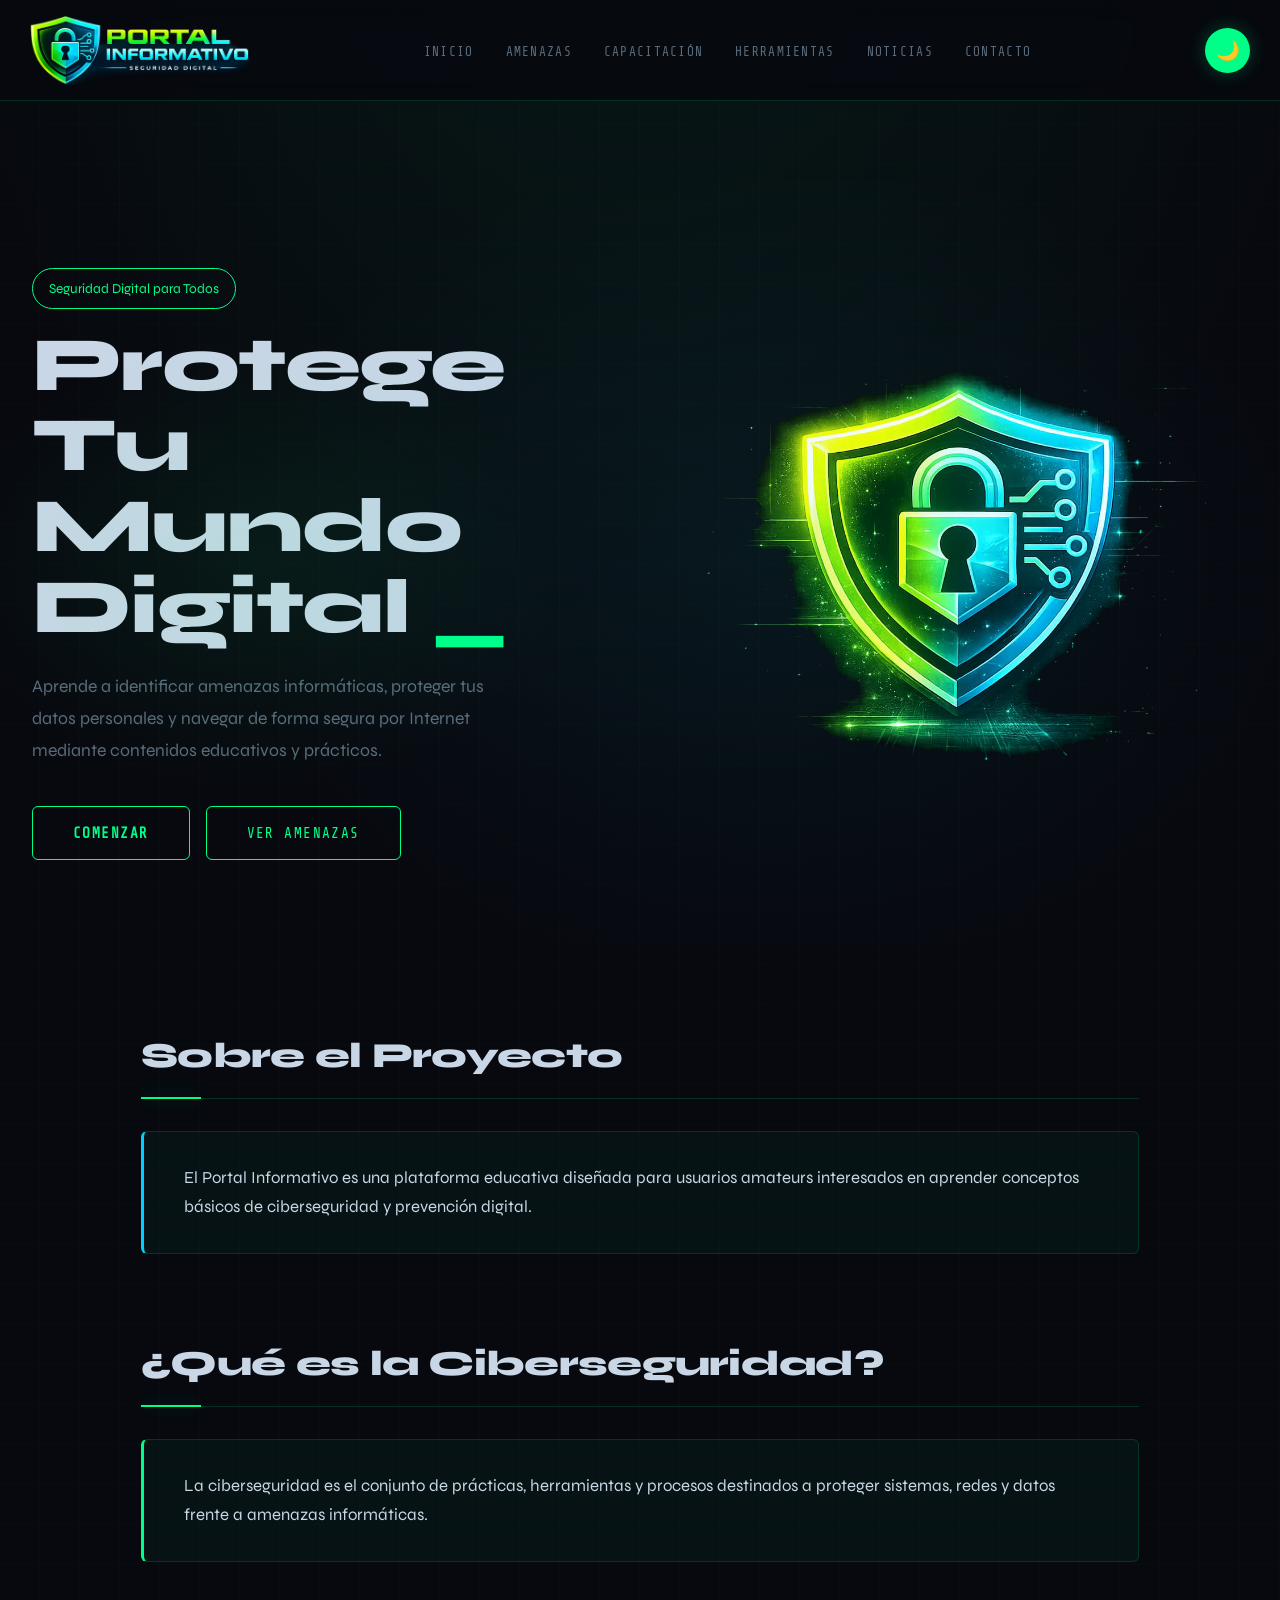
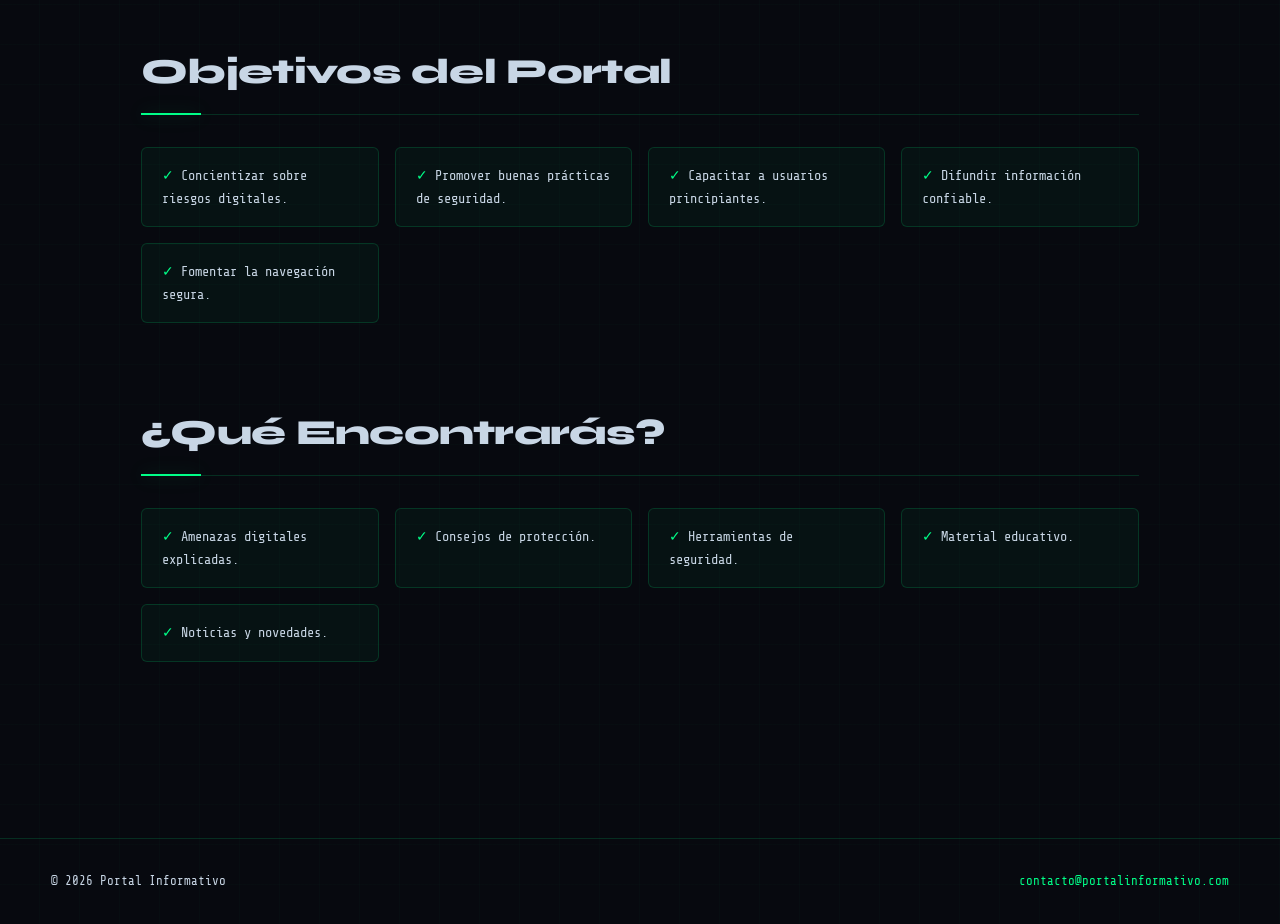
==== index.html @ 929bf6d1 "Mi primer portal Informativo" ====
<!DOCTYPE html>
<html lang="es">

<head>
    <link rel="icon"type="image/png" href="img/favicon.png">
    <meta charset="UTF-8">

    <meta name="viewport"
          content="width=device-width, initial-scale=1.0">

    <meta name="description"
          content="Portal Informativo: Información, Capacitación y Prevención Digital para Usuarios Amateurs">

    <meta name="keywords"
          content="ciberseguridad, seguridad digital, phishing, malware">

    <meta name="author"
          content="Grupo de Desarrollo Web">

    <title>
        Portal Informativo | Seguridad Digital
    </title>
    <link rel="stylesheet"
    href="https://cdnjs.cloudflare.com/ajax/libs/font-awesome/6.7.2/css/all.min.css">
    <link rel="stylesheet"
          href="css/estilos.css">

</head>

<body>

    <!-- HEADER -->

    <header>

        <div class="logo">
            <img src="img/logo.png" alt="Logo Portal Informativo">
       
        </div>

        <nav>

            <ul>

                <li>
                    <a href="index.html" class="activo">
                        Inicio
                    </a>
                </li>

                <li>
                    <a href="amenazas.html" class="activo">
                        Amenazas
                    </a>
                </li>

                <li>
                    <a href="capacitacion.html"class="activo">
                        Capacitación
                    </a>
                </li>

                <li>
                    <a href="herramientas.html"class="activo">
                        Herramientas
                    </a>
                </li>

                <li>
                    <a href="noticias.html"class="activo">
                        Noticias
                    </a>
                </li>

                <li>
                    <a href="contacto.html"class="activo">
                        Contacto
                    </a>
                </li>

            </ul>

        </nav>
        <button id="theme-btn" aria-label="Cambiar tema">
            🌙
        </button>
    </header>

    <!-- CONTENIDO PRINCIPAL -->

    <main>

        <!-- HERO -->

        <section id="inicio">

            <div class="hero-content">
        
                <span class="hero-tag">
                    Seguridad Digital para Todos
                </span>
        
                <h2>
                    Protege Tu Mundo Digital
                </h2>
        
                <p>
        
                    Aprende a identificar amenazas informáticas,
                    proteger tus datos personales y navegar de
                    forma segura por Internet mediante contenidos
                    educativos y prácticos.
        
                </p>
        
                <div class="hero-buttons">
        
                    <a href="capacitacion.html" class="btn">
                        Comenzar
                    </a>
        
                    <a href="amenazas.html" class="btn-outline">
                        Ver Amenazas
                    </a>
        
                </div>
        
            </div>
        
            <div class="hero-image">
        
                <img src="img/hero-ciberseguridad.png"
                     alt="Seguridad Digital">
        
            </div>
        
        </section>

        <!-- SOBRE EL PROYECTO -->

        <section>

            <header>

                <h2>

                    Sobre el Proyecto

                </h2>

            </header>

            <article>

                <p>

                    El Portal Informativo es una
                    plataforma educativa diseñada para
                    usuarios amateurs interesados en
                    aprender conceptos básicos de
                    ciberseguridad y prevención digital.

                </p>

            </article>

        </section>

        <!-- CIBERSEGURIDAD -->

        <section id="ciberseguridad">

            <header>

                <h2>

                    ¿Qué es la Ciberseguridad?

                </h2>

            </header>

            <article>

                <p>

                    La ciberseguridad es el conjunto de
                    prácticas, herramientas y procesos
                    destinados a proteger sistemas,
                    redes y datos frente a amenazas
                    informáticas.

                </p>

            </article>

        </section>

        <!-- OBJETIVOS -->

        <section>

            <header>

                <h2>

                    Objetivos del Portal

                </h2>

            </header>

            <ul>

                <li>
                    Concientizar sobre riesgos digitales.
                </li>

                <li>
                    Promover buenas prácticas de seguridad.
                </li>

                <li>
                    Capacitar a usuarios principiantes.
                </li>

                <li>
                    Difundir información confiable.
                </li>

                <li>
                    Fomentar la navegación segura.
                </li>

            </ul>

        </section>

        <!-- DESTACADOS -->

        <section>

            <header>

                <h2>

                    ¿Qué Encontrarás?

                </h2>

            </header>

            <ul>

                <li>
                    Amenazas digitales explicadas.
                </li>

                <li>
                    Consejos de protección.
                </li>

                <li>
                    Herramientas de seguridad.
                </li>

                <li>
                    Material educativo.
                </li>

                <li>
                    Noticias y novedades.
                </li>

            </ul>

        </section>

    </main>

    <!-- FOOTER -->

    <footer>

        <div>

            <p>

                © 2026 Portal Informativo

            </p>

        </div>

        <address>

            contacto@portalinformativo.com

        </address>

    </footer>
    <button id="btn-top" aria-label="Volver arriba">
        <i class="fas fa-angles-up"></i>
    </button>
    <script src="js/main.js"></script>
    

</body>

</html>
---- css/estilos.css ----
@import url('https://fonts.googleapis.com/css2?family=Share+Tech+Mono&family=Syne:wght@400;600;700;800&display=swap');

:root {
  --bg:        #07090f;
  --bg-card:   #0d1017;
  --bg-glass:  rgba(0, 255, 136, 0.04);
  --border:    rgba(0, 255, 136, 0.15);
  --accent:    #00ff88;
  --accent2:   #00cfff;
  --danger:    #ff3f5b;
  --text:      #c8d6e5;
  --text-dim:  #5a6a7a;
  --mono:      'Share Tech Mono', monospace;
  --sans:      'Syne', sans-serif;
  --radius:    6px;
  --glow:      0 0 18px rgba(0, 255, 136, 0.25);
  --glow2:     0 0 18px rgba(0, 207, 255, 0.2);
}

*, *::before, *::after { box-sizing: border-box; margin: 0; padding: 0; }
html { scroll-behavior: smooth; }

body {
  background-color: var(--bg);
  color: var(--text);
  font-family: var(--sans);
  font-size: 16px;
  line-height: 1.7;
  background-image:
    radial-gradient(ellipse 80% 60% at 50% -10%, rgba(0,255,136,0.07) 0%, transparent 70%),
    repeating-linear-gradient(0deg, transparent, transparent 39px, rgba(0,255,136,0.03) 40px),
    repeating-linear-gradient(90deg, transparent, transparent 39px, rgba(0,255,136,0.03) 40px);
}

h1, h2, h3 { font-family: var(--sans); font-weight: 800; letter-spacing: -0.02em; }
p { color: var(--text); }
a { color: var(--accent); text-decoration: none; transition: color .2s; }
a:hover { color: var(--text) }

::-webkit-scrollbar { width: 6px; }
::-webkit-scrollbar-track { background: var(--bg); }
::-webkit-scrollbar-thumb { background: var(--accent); border-radius: 3px; }

header:not(section > header) {
  position: sticky;
  top: 0;
  z-index: 100;
  display: flex;
  align-items: center;
  justify-content: space-between;
  padding: 15px 30px;
  background: rgba(7, 9, 15, 0.85);
  backdrop-filter: blur(12px);
  border-bottom: 1px solid var(--border);
}


.logo{
  display: flex;
  align-items: center;
  flex-shrink:0; 
}
.logo img{
  
  width:220px;
  height:auto;
  display: block;
}

nav ul {
  list-style: none;
  display: flex;
  gap: 2rem;
  
  }

nav ul li a {
  font-family: var(--mono);
  font-size: .8rem;
  color: var(--text-dim);
  text-transform: uppercase;
  letter-spacing: .1em;
  padding: .25rem 0;
  border-bottom: 1px solid transparent;
  transition: color .2s, border-color .2s;
}

nav ul li a:hover {
  color: var(--accent);
  border-color: var(--accent);
}

main { padding-bottom: 6rem; }

main > section {
  max-width: 1100px;
  margin: 5rem auto;
  padding: 0 4vw;
}

section > header h2 {
  font-size: clamp(1.5rem, 3vw, 2.2rem);
  color: var(--text);
  margin-bottom: 2rem;
  padding-bottom: .75rem;
  border-bottom: 1px solid var(--border);
  position: relative;
}

section > header h2::after {
  content: '';
  position: absolute;
  bottom: -1px;
  left: 0;
  width: 60px;
  height: 2px;
  background: var(--accent);
  box-shadow: var(--glow);
}

#inicio {
  min-height: 88vh;
  display: flex;
  align-items: center;
  max-width: 100%;
  padding: 0 4vw;
  position: relative;
  overflow: hidden;
}

#inicio::before {
  content: '';
  position: absolute;
  inset: 0;
  background:
    radial-gradient(ellipse 60% 80% at 60% 50%, rgba(0,207,255,0.06) 0%, transparent 70%),
    radial-gradient(ellipse 40% 50% at 20% 50%, rgba(0,255,136,0.07) 0%, transparent 60%);
  pointer-events: none;
}

#inicio article {
  max-width: 700px;
  animation: fadeUp .8s ease both;
}

#inicio h2 {
  font-size: clamp(2.5rem, 6vw, 5rem);
  line-height: 1.05;
  color: var(--text);
  margin-bottom: 1.5rem;
}

#inicio h2::after {
  content: '_';
  color: var(--accent);
  animation: blink 1s step-end infinite;
}

#inicio p {
  font-size: 1.1rem;
  color: var(--text-dim);
  max-width: 480px;
  margin-bottom: 2.5rem;
  line-height: 1.8;
}

#inicio a {
  display: inline-block;
  padding: .85rem 2.5rem;
  background: transparent;
  border: 1.5px solid var(--accent);
  color: var(--accent);
  font-family: var(--mono);
  font-size: .9rem;
  letter-spacing: .1em;
  text-transform: uppercase;
  border-radius: var(--radius);
  transition: background .2s, color .2s, box-shadow .2s;
}

#inicio a:hover {
  background: var(--accent);
  color: var(--bg);
  box-shadow: var(--glow);
}

main > section:nth-of-type(2) article {
  background: var(--bg-glass);
  border: 1px solid var(--border);
  border-radius: var(--radius);
  padding: 2rem 2.5rem;
  font-size: 1.05rem;
  color: var(--text);
  border-left: 3px solid var(--accent2);
}

#ciberseguridad article {
  background: var(--bg-glass);
  border: 1px solid var(--border);
  border-radius: var(--radius);
  padding: 2rem 2.5rem;
  color: var(--text);
  border-left: 3px solid var(--accent);
  font-size: 1.05rem;
}

#amenazas article {
  background: var(--bg-card);
  border: 1px solid var(--border);
  border-radius: var(--radius);
  padding: 1.75rem;
  margin-bottom: 1rem;
  transition: border-color .25s, transform .25s;
  position: relative;
  overflow: hidden;
}

#amenazas article::before {
  content: '';
  position: absolute;
  top: 0; left: 0;
  width: 3px; height: 100%;
  background: var(--danger);
  opacity: 0;
  transition: opacity .25s;
}

#amenazas article:hover {
  border-color: rgba(255, 63, 91, 0.4);
  transform: translateX(4px);
}

#amenazas article:hover::before { opacity: 1; }

#amenazas h3 {
  font-family: var(--mono);
  font-size: 1rem;
  color: var(--danger);
  margin-bottom: .5rem;
  letter-spacing: .05em;
}

#amenazas h3::before { content: '! '; }
#amenazas p { font-size: .95rem; color: var(--text-dim); }

#amenazas > * { max-width: 1100px; margin-inline: auto; padding-inline: 4vw; }
#amenazas article { margin-inline: 4vw; max-width: calc(1100px - 8vw); }

#capacitacion { counter-reset: modulo; }

#capacitacion article {
  display: flex;
  align-items: flex-start;
  gap: 1.25rem;
  padding: 1.5rem;
  border-bottom: 1px solid var(--border);
  transition: background .2s;
  border-radius: var(--radius);
}

#capacitacion article:hover { background: var(--bg-glass); }

#capacitacion article::before {
  counter-increment: modulo;
  content: '0' counter(modulo);
  font-family: var(--mono);
  font-size: 1.6rem;
  font-weight: 700;
  color: var(--accent);
  min-width: 3.5rem;
  opacity: .4;
  line-height: 1;
  padding-top: .2rem;
}

#capacitacion h3 { font-size: 1rem; color: var(--text); margin-bottom: .25rem; }
#capacitacion p { font-size: .95rem; color: var(--text-dim); }

#herramientas article {
  background: var(--bg-card);
  border: 1px solid var(--border);
  border-radius: var(--radius);
  padding: 1.75rem;
  margin-bottom: 1rem;
  transition: border-color .25s, box-shadow .25s;
}

#herramientas article:hover {
  border-color: rgba(0, 207, 255, 0.35);
  box-shadow: var(--glow2);
}

#herramientas h3 {
  font-family: var(--mono);
  font-size: .95rem;
  color: var(--accent2);
  margin-bottom: .4rem;
  letter-spacing: .06em;
}

#herramientas h3::before { content: '$ '; color: var(--text-dim); }
#herramientas p { font-size: .9rem; color: var(--text-dim); }

main > section:has(ul) ul {
  list-style: none;
  display: grid;
  grid-template-columns: repeat(auto-fit, minmax(220px, 1fr));
  gap: 1rem;
}

main > section:has(ul) li {
  background: var(--bg-glass);
  border: 1px solid var(--border);
  border-radius: var(--radius);
  padding: 1rem 1.25rem;
  font-family: var(--mono);
  font-size: .85rem;
  color: var(--text);
  transition: border-color .2s;
}

main > section:has(ul) li::before { content: '✓ '; color: var(--accent); }
main > section:has(ul) li:hover { border-color: var(--accent); }

details {
  border: 1px solid var(--border);
  border-radius: var(--radius);
  margin-bottom: .75rem;
  overflow: hidden;
  transition: border-color .2s;
}

details[open] { border-color: rgba(0,255,136,.35); }

summary {
  padding: 1.1rem 1.5rem;
  cursor: pointer;
  font-family: var(--sans);
  font-weight: 600;
  font-size: .95rem;
  color: var(--text);
  list-style: none;
  display: flex;
  justify-content: space-between;
  align-items: center;
  background: var(--bg-card);
  transition: background .2s;
}

summary:hover { background: var(--bg-glass); }

summary::after {
  content: '+';
  font-family: var(--mono);
  font-size: 1.2rem;
  color: var(--accent);
  transition: transform .25s;
}

details[open] summary::after { transform: rotate(45deg); }

details p {
  padding: 1.25rem 1.5rem;
  font-size: .9rem;
  color: var(--text-dim);
  background: var(--bg);
  border-top: 1px solid var(--border);
}

#contacto form { display: grid; gap: 1.25rem; max-width: 560px; }

#contacto label {
  font-family: var(--mono);
  font-size: .75rem;
  color: var(--text-dim);
  text-transform: uppercase;
  letter-spacing: .1em;
  margin-bottom: .25rem;
  display: block;
}

#contacto input,
#contacto textarea {
  width: 100%;
  background: var(--bg-card);
  border: 1px solid var(--border);
  border-radius: var(--radius);
  padding: .85rem 1.1rem;
  color:var(--text);
  font-family: var(--mono);
  font-size: .9rem;
  transition: border-color .2s, box-shadow .2s;
  outline: none;
  resize: vertical;
}

#contacto input:focus,
#contacto textarea:focus {
  border-color: var(--accent);
  box-shadow: 0 0 0 3px rgba(0,255,136,.1);
}

#contacto textarea { min-height: 140px; }

#contacto button {
  justify-self: start;
  padding: .85rem 2.5rem;
  background: var(--accent);
  color: var(--bg);
  border: none;
  border-radius: var(--radius);
  font-family: var(--mono);
  font-size: .9rem;
  font-weight: 700;
  letter-spacing: .08em;
  cursor: pointer;
  transition: opacity .2s, box-shadow .2s;
}

#contacto button:hover {
  opacity: .85;
  box-shadow: var(--glow);
}

footer {
  border-top: 1px solid var(--border);
  padding: 2rem 4vw;
  display: flex;
  justify-content: space-between;
  align-items: center;
  flex-wrap: wrap;
  gap: 1rem;
  font-family: var(--mono);
  font-size: .78rem;
  color: var(--text-dim);
}

footer address { font-style: normal; color: var(--accent); }
footer address:hover { text-shadow: var(--glow); }

@keyframes fadeUp {
  from { opacity: 0; transform: translateY(28px); }
  to   { opacity: 1; transform: translateY(0); }
}

@keyframes blink {
  0%, 100% { opacity: 1; }
  50%       { opacity: 0; }
}

@media (max-width:768px){

  header:not(section > header){
      flex-direction:column;
      gap:1rem;
      text-align:center;
  }

  .logo img{
      width:160px;
  }

  nav ul{
      justify-content:center;
      gap:.8rem;
  }

  nav ul li a{
      font-size:.75rem;
  }
  nav a.activo{
    color: var(--accent);
    text-shadow: var(--glow);
    border-bottom: 2px solid var(--accent);
    padding-bottom: 4px;
}

  #inicio{
      min-height:75vh;
  }

  #inicio h2{
      font-size:2.5rem;
  }

  footer{
      flex-direction:column;
      text-align:center;
  }
  /* responsive del hero para celulares */
#inicio{

    flex-direction:column;

    text-align:center;

    min-height:auto;
}

.hero-content h2{

    font-size:2.5rem;
}

.hero-content p{

    margin:auto auto 2rem auto;
}

.hero-buttons{

    justify-content:center;
}

}


#btn-top{
  position: fixed;
  bottom: 20px;
  right: 20px;

  width: 50px;
  height: 50px;

  border: none;
  border-radius: 50%;

  background: var(--accent);

  color: #000;

  cursor: pointer;

  display: none     ;
  justify-content: center;
  align-items: center;

  box-shadow: var(--glow);

  transition: all .3s ease;
}

#btn-top:hover{
  transform: translateY(-5px);
}

#btn-top i{
  font-size: 1.2rem;
}
.card{
  background: rgba(255,255,255,.05);
  border:1px solid rgba(0,255,136,.2);
  border-radius:15px;
  padding:20px;
  transition:.3s;
}

.card:hover{
  transform:translateY(-8px);
}
.hidden{
  opacity:0;
  transform:translateY(40px);
}

.show{
  opacity:1;
  transform:translateY(0);
  transition:all .8s ease;
}
/* HERO */

#inicio{

    display:flex;
    justify-content:space-between;
    align-items:center;

    gap:3rem;

    min-height:85vh;

    padding:2rem;
}

.hero-content{

    flex:1;
}

.hero-tag{

    display:inline-block;

    padding:.5rem 1rem;

    border:1px solid var(--accent);

    border-radius:30px;

    color:var(--accent);

    margin-bottom:1rem;

    font-size:.85rem;
}

.hero-content h2{

    font-size:4rem;

    margin-bottom:1rem;

    line-height:1.1;
}

.hero-content p{

    font-size:1.1rem;

    max-width:600px;

    margin-bottom:2rem;
}

.hero-buttons{

    display:flex;

    gap:1rem;

    flex-wrap:wrap;
}

.btn{

    background:var(--accent);

    color:#000;

    padding:.9rem 1.5rem;

    border-radius:8px;

    text-decoration:none;

    font-weight:bold;

    transition:.3s;
}

.btn:hover{

    transform:translateY(-3px);
}

.btn-outline{

    border:1px solid var(--accent);

    color:var(--accent);

    padding:.9rem 1.5rem;

    border-radius:8px;

    text-decoration:none;

    transition:.3s;
}

.btn-outline:hover{

    background:var(--accent);

    color:#000;
}

.hero-image{

    flex:1;

    display:flex;

    justify-content:center;
}

.hero-image img{

    width:100%;

    max-width:500px;

    animation:float 4s ease-in-out infinite;
}

@keyframes float{

    0%{
        transform:translateY(0);
    }

    50%{
        transform:translateY(-15px);
    }

    100%{
        transform:translateY(0);
    }

}

/* ===== TARJETAS ===== */

.cards-container{

    display:grid;

    grid-template-columns:
        repeat(auto-fit, minmax(280px, 1fr));

    gap:2rem;

    margin-top:2rem;
}

.card{

    background:
        rgba(255,255,255,.05);

    border:
        1px solid rgba(0,255,136,.2);

    border-radius:15px;

    padding:1.5rem;

    transition:.4s ease;

    backdrop-filter:blur(10px);

    box-shadow:
        0 0 10px rgba(0,255,136,.1);
}

.card:hover{

    transform:
        translateY(-10px);

    box-shadow:
        0 0 25px rgba(0,255,136,.3);
}

.card h3{

    color:var(--accent);

    margin-bottom:1rem;
}

.card p{

    line-height:1.7;
}

/* ===== ANIMACIONES SCROLL ===== */

.hidden{

    opacity:0;

    transform:translateY(50px);

    transition:all .8s ease;
}

.show{

    opacity:1;

    transform:translateY(0);
}

/* ===== BOTÓN TEMA ===== */

#theme-btn{

    width:45px;

    height:45px;

    border:none;

    border-radius:50%;

    cursor:pointer;

    font-size:1.2rem;

    background:var(--accent);

    color:#000;

    box-shadow:var(--glow);

    transition:.3s;
}

#theme-btn:hover{

    transform:rotate(20deg) scale(1.1);

}

/* =====================================
   TEMA CLARO
===================================== */

body.light{

    --bg:        #eef2f7;
    --bg-card:   #ffffff;
    --bg-glass:  rgba(0, 153, 102, 0.05);
    --border:    rgba(0, 153, 102, 0.15);
  
    --accent:    #009966;
    --accent2:   #0066cc;
    --danger:    #d63031;
  
    --text:      #1f2937;
    --text-dim:  #6b7280;
  
    --glow:      0 0 12px rgba(0,153,102,.15);
    --glow2:     0 0 12px rgba(0,102,204,.15);
  
    background-image:
      radial-gradient(
        ellipse 80% 60% at 50% -10%,
        rgba(0,153,102,.10) 0%,
        transparent 70%
      ),
      repeating-linear-gradient(
        0deg,
        transparent,
        transparent 39px,
        rgba(0,153,102,.08) 40px
      ),
      repeating-linear-gradient(
        90deg,
        transparent,
        transparent 39px,
        rgba(0,153,102,.08) 40px
      );
  
  }

  /* =====================================
   ACORDEÓN CAPACITACIÓN
===================================== */

.card details{

    margin-top:1rem;

    border-top:1px solid var(--border);

    padding-top:.8rem;

}

.card summary{

    cursor:pointer;

    color:var(--accent2);

    font-weight:600;

    list-style:none;

}

.card summary:hover{

    color:var(--accent);

}

.card details ul{

    margin-top:.8rem;

    margin-left:1.2rem;

}

.card details li{

    margin-bottom:.5rem;

}

  /* =====================================
  ACORDEÓN DE AMENAZAS
===================================== */

.card details{

   margin-top:.8rem;

   border-top:1px solid var(--border);

   padding-top:.6rem;

}

.card summary{

   cursor:pointer;

   color:var(--accent2);

   font-weight:600;

   margin-bottom:.5rem;

}

.card summary:hover{

   color:var(--accent);

}

.card details ul{

   margin-top:.6rem;

   margin-left:1.2rem;

}

.card details li{

   margin-bottom:.4rem;

}
  /* =====================================
   BOTÓN TEMA
===================================== */

#theme-btn{

    width:45px;
  
    height:45px;
  
    border:none;
  
    border-radius:50%;
  
    cursor:pointer;
  
    background:var(--accent);
  
    color:#000;
  
    font-size:1.2rem;
  
    box-shadow:var(--glow);
  
    transition:.3s;
  
  }
  
  #theme-btn:hover{
  
    transform:scale(1.1);
  
  }

  body.light header:not(section > header){

    background: rgba(255,255,255,.9);
  
  }
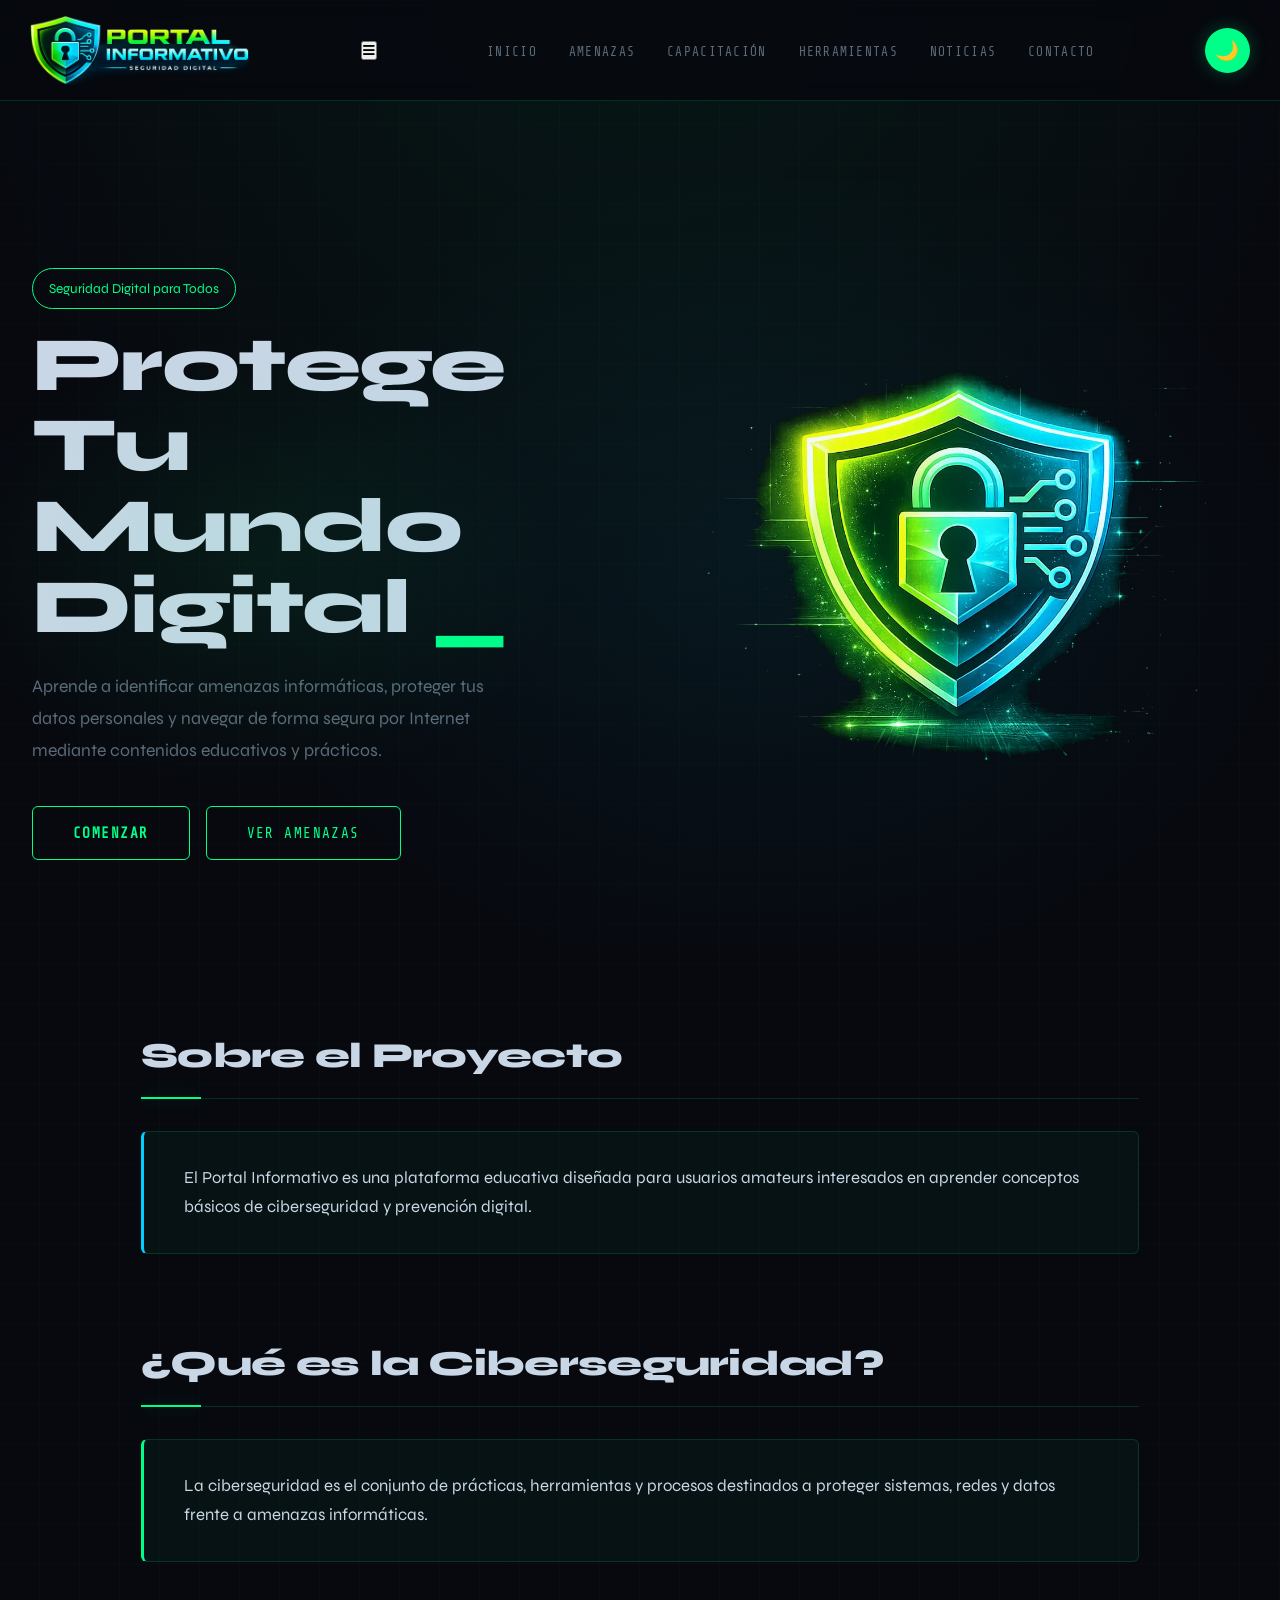
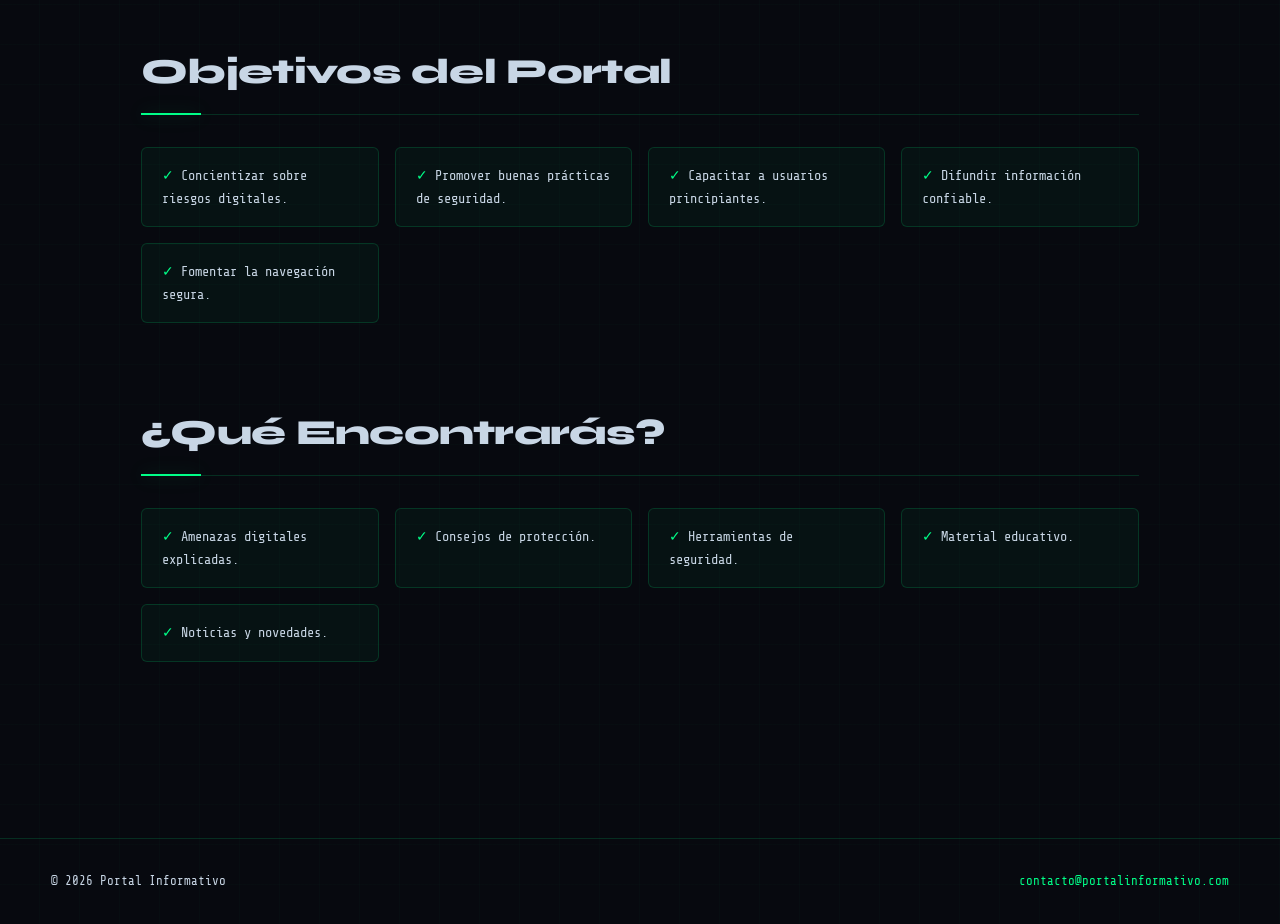
==== commit 870807b7: "Update index.html" ====
--- a/index.html
+++ b/index.html
@@ -37,9 +37,12 @@
             <img src="img/logo.png" alt="Logo Portal Informativo">
        
         </div>
-
+        <button id="menu-btn">
+        <i class="fas fa-bars"></i>
+         </button>
+          
         <nav>
-
+         
             <ul>
 
                 <li>
@@ -307,4 +310,4 @@
 
 </body>
 
-</html>+</html>
--- a/css/estilos.css
+++ b/css/estilos.css
@@ -986,4 +986,31 @@
 
     background: rgba(255,255,255,.9);
   
-  }+  }
+@media (max-width: 768px){
+
+    header{
+
+        flex-direction: column;
+
+        gap: 1rem;
+
+    }
+
+    nav ul{
+
+        flex-wrap: wrap;
+
+        justify-content: center;
+
+        gap: 1rem;
+
+    }
+
+    .logo img{
+
+        width: 180px;
+
+    }
+
+}
